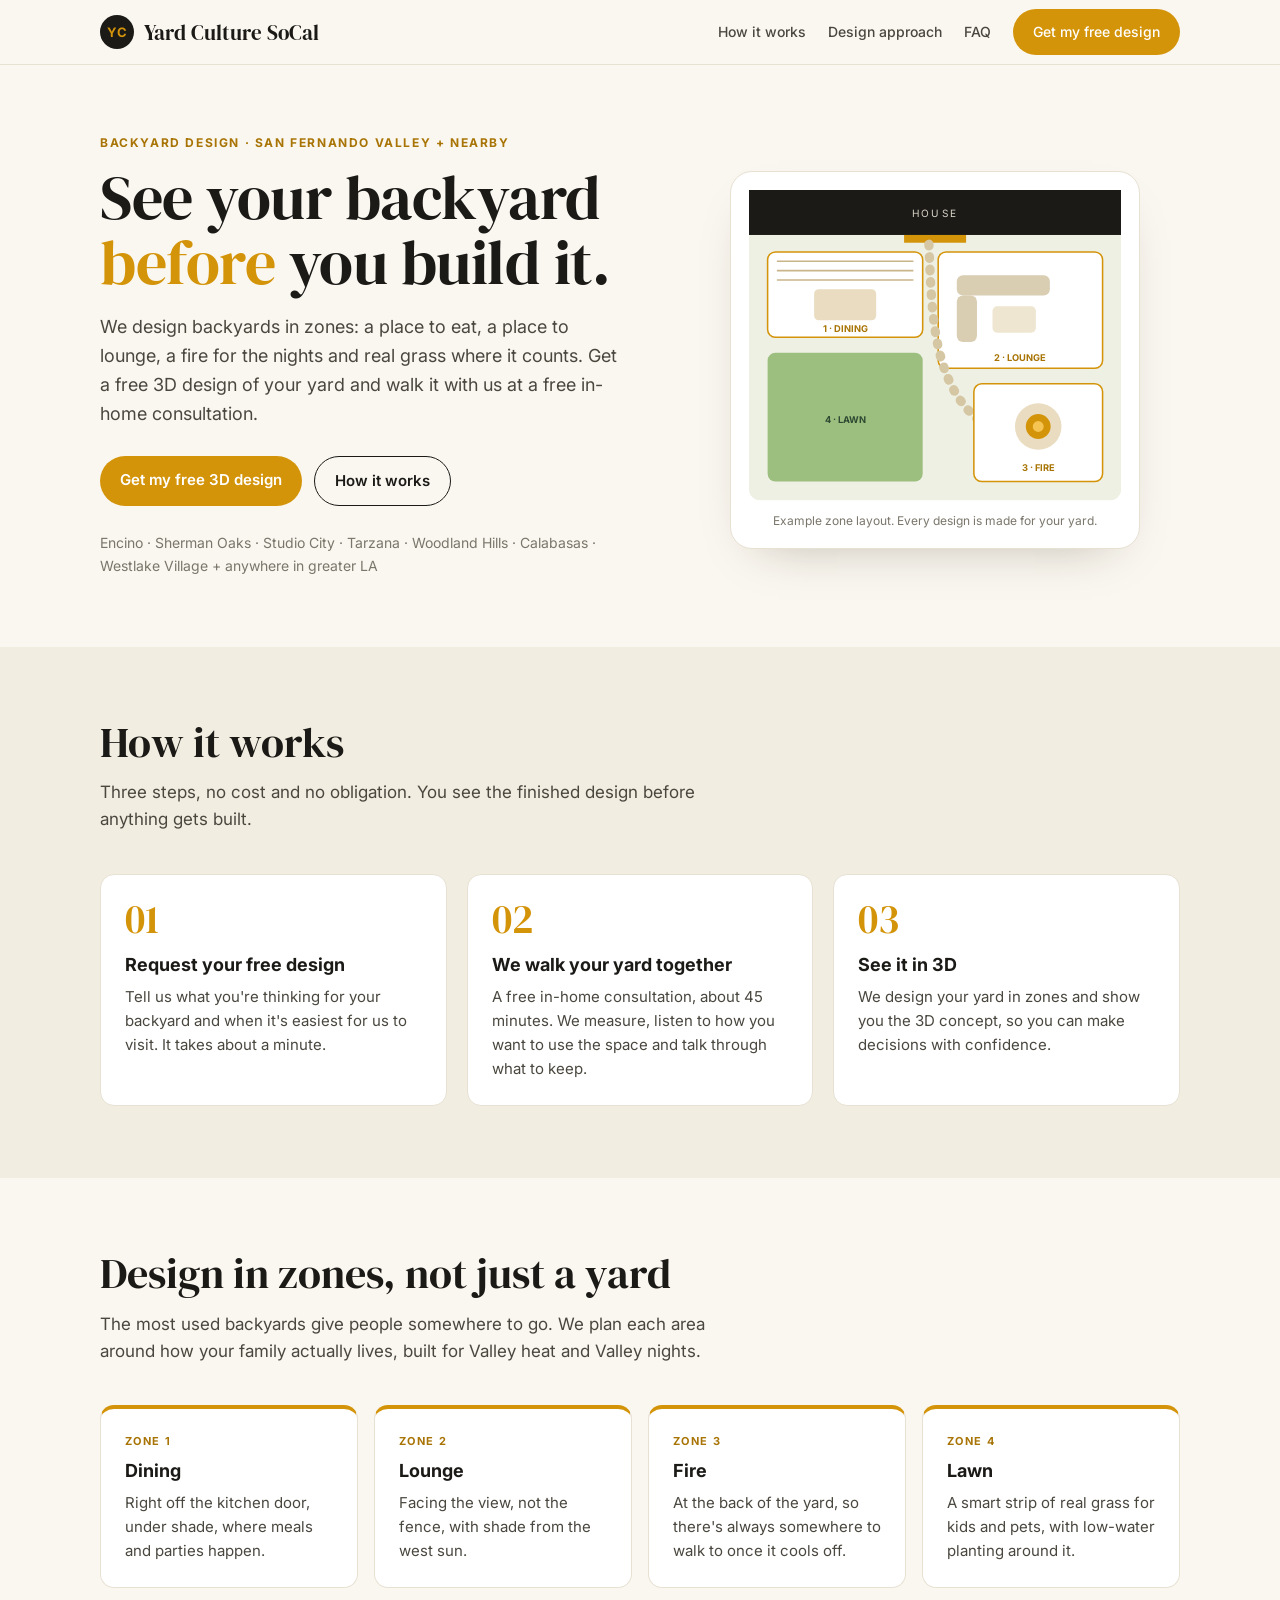
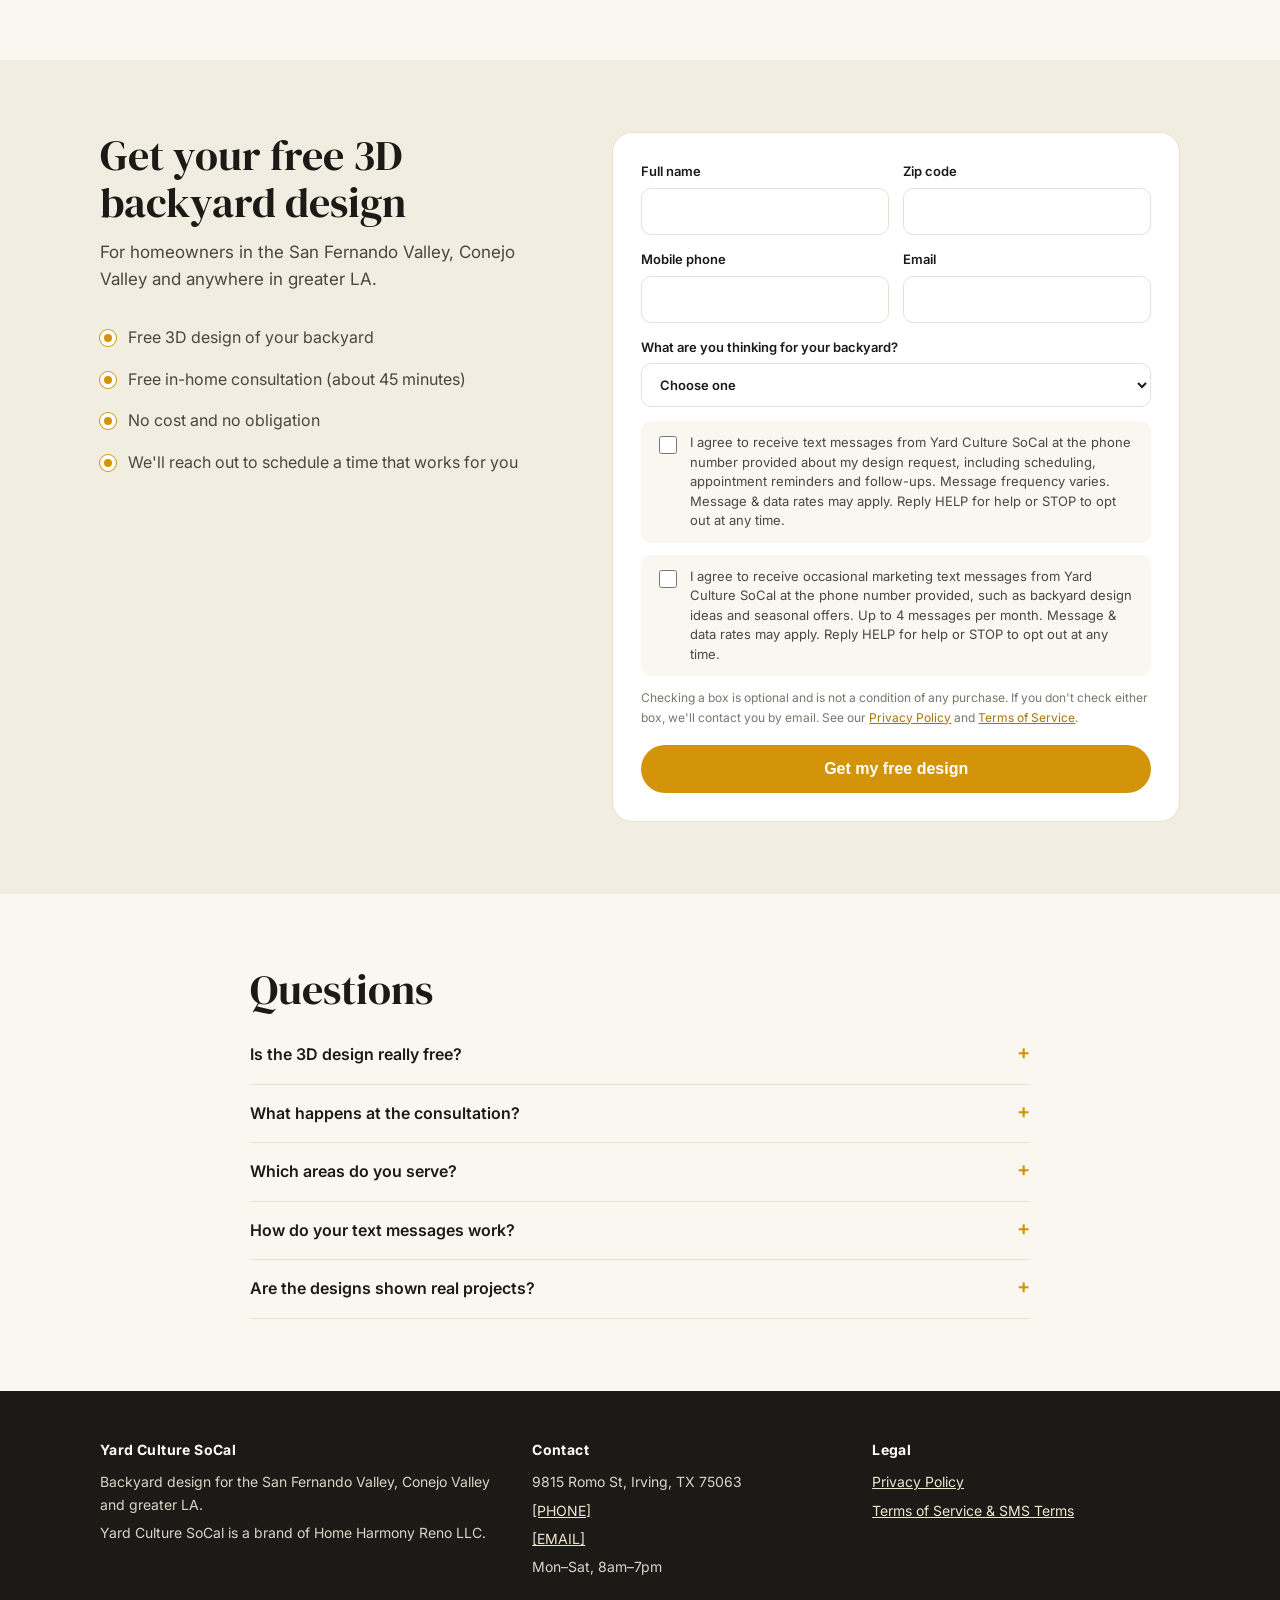
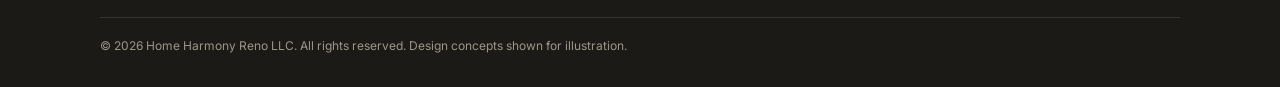
==== index.html @ 22b85a31 "Add files via upload" ====
<!doctype html>
<html lang="en">
<head>
<meta charset="utf-8">
<meta name="viewport" content="width=device-width,initial-scale=1">
<title>Yard Culture SoCal | Free 3D Backyard Design in the San Fernando Valley</title>
<meta name="description" content="Yard Culture SoCal designs backyards in zones: dining, lounge, fire and lawn. Get a free 3D design of your backyard and a free in-home consultation. Serving the San Fernando Valley, Conejo Valley and greater LA.">
<link rel="preconnect" href="https://fonts.googleapis.com">
<link rel="preconnect" href="https://fonts.gstatic.com" crossorigin>
<link href="https://fonts.googleapis.com/css2?family=DM+Serif+Display&family=Inter:wght@400;500;600;700&display=swap" rel="stylesheet">
<link rel="stylesheet" href="styles.css">
</head>
<body>

<header class="site">
  <div class="wrap">
    <a class="brand" href="index.html"><span class="mark">YC</span><b>Yard Culture SoCal</b></a>
    <nav class="top">
      <a href="#how">How it works</a>
      <a href="#zones">Design approach</a>
      <a href="#faq">FAQ</a>
      <a class="btn" href="#get-design">Get my free design</a>
    </nav>
  </div>
</header>

<main>
<section class="hero">
  <div class="wrap">
    <div>
      <span class="eyebrow">Backyard design · San Fernando Valley + nearby</span>
      <h1>See your backyard <em>before</em> you build it.</h1>
      <p class="lede">We design backyards in zones: a place to eat, a place to lounge, a fire for the nights and real grass where it counts. Get a free 3D design of your yard and walk it with us at a free in-home consultation.</p>
      <div class="hero-ctas">
        <a class="btn" href="#get-design">Get my free 3D design</a>
        <a class="btn ghost" href="#how">How it works</a>
      </div>
      <p class="areas">Encino · Sherman Oaks · Studio City · Tarzana · Woodland Hills · Calabasas · Westlake Village + anywhere in greater LA</p>
    </div>
    <figure class="plan" aria-label="Illustration of a backyard designed in four zones">
      <svg viewBox="0 0 480 400" role="img">
        <title>Four-zone backyard layout</title>
        <rect x="0" y="0" width="480" height="400" rx="14" fill="#eef0e4"/>
        <rect x="0" y="0" width="480" height="58" fill="#1b1a17"/>
        <text x="240" y="35" text-anchor="middle" fill="#d9d4c7" font-family="Inter,sans-serif" font-size="13" letter-spacing="3">HOUSE</text>
        <rect x="200" y="58" width="80" height="10" fill="#D4940A"/>
        <!-- dining -->
        <rect x="24" y="80" width="200" height="110" rx="10" fill="#fff" stroke="#D4940A" stroke-width="2"/>
        <g stroke="#c9b58a" stroke-width="2"><line x1="36" y1="92" x2="212" y2="92"/><line x1="36" y1="104" x2="212" y2="104"/><line x1="36" y1="116" x2="212" y2="116"/></g>
        <rect x="84" y="128" width="80" height="40" rx="6" fill="#e9dcc0"/>
        <text x="124" y="183" text-anchor="middle" font-family="Inter,sans-serif" font-size="12" font-weight="700" fill="#a87405">1 · DINING</text>
        <!-- lounge -->
        <rect x="244" y="80" width="212" height="150" rx="10" fill="#fff" stroke="#D4940A" stroke-width="2"/>
        <rect x="268" y="110" width="120" height="26" rx="8" fill="#d9cdb2"/>
        <rect x="268" y="136" width="26" height="60" rx="8" fill="#d9cdb2"/>
        <rect x="314" y="150" width="56" height="34" rx="6" fill="#efe6d2"/>
        <text x="350" y="220" text-anchor="middle" font-family="Inter,sans-serif" font-size="12" font-weight="700" fill="#a87405">2 · LOUNGE</text>
        <!-- lawn -->
        <rect x="24" y="210" width="200" height="166" rx="10" fill="#9cbf7f"/>
        <text x="124" y="300" text-anchor="middle" font-family="Inter,sans-serif" font-size="12" font-weight="700" fill="#2f4a33">4 · LAWN</text>
        <!-- path -->
        <path d="M232 70 C 236 160, 236 250, 300 300" stroke="#d6c7a4" stroke-width="12" fill="none" stroke-linecap="round" stroke-dasharray="2 14"/>
        <!-- fire -->
        <rect x="290" y="250" width="166" height="126" rx="10" fill="#fff" stroke="#D4940A" stroke-width="2"/>
        <circle cx="373" cy="305" r="30" fill="#e9dcc0"/>
        <circle cx="373" cy="305" r="16" fill="#D4940A"/>
        <circle cx="373" cy="305" r="7" fill="#f6c453"/>
        <text x="373" y="362" text-anchor="middle" font-family="Inter,sans-serif" font-size="12" font-weight="700" fill="#a87405">3 · FIRE</text>
      </svg>
      <figcaption>Example zone layout. Every design is made for your yard.</figcaption>
    </figure>
  </div>
</section>

<section id="how" class="alt">
  <div class="wrap">
    <h2>How it works</h2>
    <p class="sub">Three steps, no cost and no obligation. You see the finished design before anything gets built.</p>
    <div class="grid3">
      <div class="card"><div class="step">01</div><h3>Request your free design</h3><p>Tell us what you're thinking for your backyard and when it's easiest for us to visit. It takes about a minute.</p></div>
      <div class="card"><div class="step">02</div><h3>We walk your yard together</h3><p>A free in-home consultation, about 45 minutes. We measure, listen to how you want to use the space and talk through what to keep.</p></div>
      <div class="card"><div class="step">03</div><h3>See it in 3D</h3><p>We design your yard in zones and show you the 3D concept, so you can make decisions with confidence.</p></div>
    </div>
  </div>
</section>

<section id="zones">
  <div class="wrap">
    <h2>Design in zones, not just a yard</h2>
    <p class="sub">The most used backyards give people somewhere to go. We plan each area around how your family actually lives, built for Valley heat and Valley nights.</p>
    <div class="grid4">
      <div class="card zone"><small>ZONE 1</small><h3>Dining</h3><p>Right off the kitchen door, under shade, where meals and parties happen.</p></div>
      <div class="card zone"><small>ZONE 2</small><h3>Lounge</h3><p>Facing the view, not the fence, with shade from the west sun.</p></div>
      <div class="card zone"><small>ZONE 3</small><h3>Fire</h3><p>At the back of the yard, so there's always somewhere to walk to once it cools off.</p></div>
      <div class="card zone"><small>ZONE 4</small><h3>Lawn</h3><p>A smart strip of real grass for kids and pets, with low-water planting around it.</p></div>
    </div>
  </div>
</section>

<section id="get-design" class="alt">
  <div class="wrap form-wrap">
    <div>
      <h2>Get your free 3D backyard design</h2>
      <p class="sub" style="margin-bottom:24px">For homeowners in the San Fernando Valley, Conejo Valley and anywhere in greater LA.</p>
      <ul class="checks">
        <li>Free 3D design of your backyard</li>
        <li>Free in-home consultation (about 45 minutes)</li>
        <li>No cost and no obligation</li>
        <li>We'll reach out to schedule a time that works for you</li>
      </ul>
    </div>

    <form class="lead" id="leadForm" novalidate>
      <div class="row">
        <label class="f">Full name<input name="full_name" autocomplete="name" required></label>
        <label class="f">Zip code<input name="zip" inputmode="numeric" autocomplete="postal-code" maxlength="5" required></label>
      </div>
      <div class="row">
        <label class="f">Mobile phone<input name="phone" type="tel" autocomplete="tel" required></label>
        <label class="f">Email<input name="email" type="email" autocomplete="email" required></label>
      </div>
      <label class="f">What are you thinking for your backyard?
        <select name="project_scope" required>
          <option value="">Choose one</option>
          <option>The full dream yard (outdoor kitchen, fire pit, patio cover, pavers, turf)</option>
          <option>A few upgrades together (like pavers + a patio cover, or a deck)</option>
          <option>One project (just pavers, turf or a patio cover)</option>
          <option>Not sure yet, I'd love some design ideas</option>
        </select>
      </label>

      <label class="consent">
        <input type="checkbox" name="sms_consent_service" value="yes">
        <span>I agree to receive text messages from Yard Culture SoCal at the phone number provided about my design request, including scheduling, appointment reminders and follow-ups. Message frequency varies. Message &amp; data rates may apply. Reply HELP for help or STOP to opt out at any time.</span>
      </label>
      <label class="consent">
        <input type="checkbox" name="sms_consent_marketing" value="yes">
        <span>I agree to receive occasional marketing text messages from Yard Culture SoCal at the phone number provided, such as backyard design ideas and seasonal offers. Up to 4 messages per month. Message &amp; data rates may apply. Reply HELP for help or STOP to opt out at any time.</span>
      </label>
      <p class="fine">Checking a box is optional and is not a condition of any purchase. If you don't check either box, we'll contact you by email. See our <a href="privacy.html">Privacy Policy</a> and <a href="terms.html">Terms of Service</a>.</p>

      <button class="btn" type="submit">Get my free design</button>
      <div class="ok" id="ok">Thanks! Your request is in. We'll reach out shortly to schedule your free in-home visit.</div>
      <div class="err" id="err"></div>
    </form>
  </div>
</section>

<section id="faq">
  <div class="wrap" style="max-width:820px">
    <h2>Questions</h2>
    <details><summary>Is the 3D design really free?</summary><p>Yes. The design and the in-home consultation are free, with no obligation to buy anything.</p></details>
    <details><summary>What happens at the consultation?</summary><p>We walk your yard with you for about 45 minutes, take measurements and talk about how you want to use the space. Then we create your 3D design concept.</p></details>
    <details><summary>Which areas do you serve?</summary><p>The San Fernando Valley (Encino, Sherman Oaks, Studio City, Tarzana, Woodland Hills and nearby), the Conejo Valley (Calabasas, Agoura Hills, Westlake Village, Thousand Oaks) and anywhere in greater Los Angeles.</p></details>
    <details><summary>How do your text messages work?</summary><p>If you opt in, we text you about your design request: scheduling, reminders and follow-ups. If you also opt in to marketing texts, you may get occasional design ideas and offers. Reply STOP at any time to stop all texts, or HELP for help. Your phone number is never sold or shared with third parties for marketing.</p></details>
    <details><summary>Are the designs shown real projects?</summary><p>Images in our ads and on our pages are design concepts shown for illustration.</p></details>
  </div>
</section>
</main>

<footer class="site">
  <div class="wrap">
    <div class="cols">
      <div>
        <h4>Yard Culture SoCal</h4>
        <p>Backyard design for the San Fernando Valley, Conejo Valley and greater LA.</p>
        <p>Yard Culture SoCal is a brand of Home Harmony Reno LLC.</p>
      </div>
      <div>
        <h4>Contact</h4>
        <p>9815 Romo St, Irving, TX 75063</p>
        <p><a href="tel:[PHONE]">[PHONE]</a></p>
        <p><a href="mailto:[EMAIL]">[EMAIL]</a></p>
        <p>Mon–Sat, 8am–7pm</p>
      </div>
      <div>
        <h4>Legal</h4>
        <p><a href="privacy.html">Privacy Policy</a></p>
        <p><a href="terms.html">Terms of Service &amp; SMS Terms</a></p>
      </div>
    </div>
    <div class="legal">© 2026 Home Harmony Reno LLC. All rights reserved. Design concepts shown for illustration.</div>
  </div>
</footer>

<script>
// Paste your GHL Workflow "Inbound Webhook" URL here before going live.
const FORM_ENDPOINT = "";

document.getElementById('leadForm').addEventListener('submit', async (e) => {
  e.preventDefault();
  const f = e.target, err = document.getElementById('err'), ok = document.getElementById('ok');
  err.style.display = 'none';
  const missing = [...f.querySelectorAll('[required]')].filter(el => !el.value.trim());
  if (missing.length) { err.textContent = 'Please fill in all fields.'; err.style.display = 'block'; missing[0].focus(); return; }
  if (!FORM_ENDPOINT) { err.textContent = 'This form is not connected yet. Please call or email us using the contact details below.'; err.style.display = 'block'; return; }
  const data = Object.fromEntries(new FormData(f).entries());
  data.sms_consent_service = data.sms_consent_service || 'no';
  data.sms_consent_marketing = data.sms_consent_marketing || 'no';
  data.consent_text_version = '2026-10-06';
  data.source = 'website';
  try {
    const r = await fetch(FORM_ENDPOINT, { method: 'POST', headers: { 'Content-Type': 'application/json' }, body: JSON.stringify(data) });
    if (!r.ok) throw new Error();
    f.querySelector('button').style.display = 'none';
    ok.style.display = 'block';
  } catch {
    err.textContent = 'Something went wrong. Please try again, or call or email us below.'; err.style.display = 'block';
  }
});
</script>
</body>
</html>
---- styles.css ----
:root{
  --gold:#D4940A; --gold-dk:#a87405; --ink:#1b1a17; --ink-2:#4a473f; --muted:#7a766b;
  --paper:#faf7f0; --card:#ffffff; --line:#e7e1d3; --green:#2f4a33; --green-2:#3f6345;
  --radius:14px; --serif:"DM Serif Display",Georgia,serif; --sans:"Inter",system-ui,-apple-system,Segoe UI,Roboto,sans-serif;
}
*{box-sizing:border-box}
html{scroll-behavior:smooth}
body{margin:0;background:var(--paper);color:var(--ink);font:16px/1.6 var(--sans);-webkit-font-smoothing:antialiased}
a{color:var(--gold-dk)}
img,svg{max-width:100%;display:block}
.wrap{max-width:1120px;margin:0 auto;padding:0 20px}

/* header */
header.site{position:sticky;top:0;z-index:20;background:rgba(250,247,240,.92);backdrop-filter:blur(8px);border-bottom:1px solid var(--line)}
header.site .wrap{display:flex;align-items:center;justify-content:space-between;height:64px;gap:16px}
.brand{display:flex;align-items:center;gap:10px;text-decoration:none;color:var(--ink)}
.mark{width:34px;height:34px;border-radius:50%;background:var(--ink);color:var(--gold);display:grid;place-items:center;font:700 13px var(--sans);letter-spacing:.5px}
.brand b{font:400 21px var(--serif)}
nav.top{display:flex;gap:22px;align-items:center}
nav.top a{color:var(--ink-2);text-decoration:none;font-size:14px;font-weight:500}
nav.top a.btn{color:#fff}
@media (max-width:720px){nav.top a:not(.btn){display:none}}

.btn{display:inline-block;background:var(--gold);color:#fff;text-decoration:none;font-weight:600;padding:12px 20px;border-radius:999px;border:0;cursor:pointer;font-size:15px;transition:background .15s}
.btn:hover{background:var(--gold-dk)}
.btn.ghost{background:transparent;color:var(--ink);border:1.5px solid var(--ink)}

/* hero */
.hero{padding:64px 0 56px}
.hero .wrap{display:grid;grid-template-columns:1.05fr .95fr;gap:48px;align-items:center}
.eyebrow{display:inline-block;font-size:12px;font-weight:700;letter-spacing:1.6px;text-transform:uppercase;color:var(--gold-dk);margin-bottom:14px}
h1{font:400 clamp(38px,5.4vw,62px)/1.04 var(--serif);margin:0 0 18px;letter-spacing:-.5px}
h1 em{font-style:normal;color:var(--gold)}
.lede{font-size:18px;color:var(--ink-2);max-width:520px;margin:0 0 28px}
.hero-ctas{display:flex;gap:12px;flex-wrap:wrap}
.areas{margin-top:26px;font-size:14px;color:var(--muted)}
.plan{background:var(--card);border:1px solid var(--line);border-radius:22px;padding:18px;box-shadow:0 20px 50px -30px rgba(40,30,10,.35)}
.plan figcaption{font-size:12px;color:var(--muted);text-align:center;margin-top:10px}
@media (max-width:880px){.hero .wrap{grid-template-columns:1fr}.hero{padding:40px 0}}

/* sections */
section{padding:72px 0}
section.alt{background:#f2ede1}
h2{font:400 clamp(30px,3.6vw,42px)/1.1 var(--serif);margin:0 0 14px}
.sub{color:var(--ink-2);max-width:620px;margin:0 0 40px;font-size:17px}
.grid3{display:grid;grid-template-columns:repeat(3,1fr);gap:20px}
.grid4{display:grid;grid-template-columns:repeat(4,1fr);gap:16px}
@media (max-width:880px){.grid3,.grid4{grid-template-columns:1fr 1fr}}
@media (max-width:560px){.grid3,.grid4{grid-template-columns:1fr}}
.card{background:var(--card);border:1px solid var(--line);border-radius:var(--radius);padding:24px}
.step{font:400 40px/1 var(--serif);color:var(--gold);margin-bottom:12px}
.card h3{margin:0 0 6px;font-size:18px}
.card p{margin:0;color:var(--ink-2);font-size:15px}
.zone{border-top:4px solid var(--gold)}
.zone small{display:block;font-size:11px;font-weight:700;letter-spacing:1.4px;color:var(--gold-dk);margin-bottom:6px}

/* form */
.form-wrap{display:grid;grid-template-columns:.9fr 1.1fr;gap:48px;align-items:start}
@media (max-width:880px){.form-wrap{grid-template-columns:1fr}}
form.lead{background:var(--card);border:1px solid var(--line);border-radius:20px;padding:28px}
.row{display:grid;grid-template-columns:1fr 1fr;gap:14px}
@media (max-width:560px){.row{grid-template-columns:1fr}}
label.f{display:block;font-size:13px;font-weight:600;margin:0 0 14px}
label.f input,label.f select{display:block;width:100%;margin-top:6px;padding:12px 14px;border:1.5px solid var(--line);border-radius:10px;font:inherit;background:#fff;color:var(--ink)}
label.f input:focus,label.f select:focus{outline:none;border-color:var(--gold)}
.consent{display:flex;gap:10px;align-items:flex-start;font-size:13px;line-height:1.5;color:var(--ink-2);margin:0 0 12px;padding:12px 14px;background:#faf7f0;border-radius:10px}
.consent input{margin-top:3px;width:18px;height:18px;flex:none;accent-color:var(--gold)}
.fine{font-size:12px;color:var(--muted);margin:8px 0 18px}
form.lead .btn{width:100%;padding:15px;font-size:16px}
.ok{display:none;background:#eef5ee;border:1px solid #cfe2cf;color:var(--green);padding:16px;border-radius:12px;margin-top:14px;font-size:15px}
.err{display:none;background:#fdf0ec;border:1px solid #f1cfc4;color:#8a3b22;padding:12px;border-radius:12px;margin-top:14px;font-size:14px}
ul.checks{list-style:none;padding:0;margin:0}
ul.checks li{padding:8px 0 8px 28px;position:relative;color:var(--ink-2)}
ul.checks li:before{content:"";position:absolute;left:0;top:13px;width:16px;height:16px;border-radius:50%;background:var(--gold);box-shadow:inset 0 0 0 4px #fff,0 0 0 1px var(--gold)}

/* faq */
details{border-bottom:1px solid var(--line);padding:16px 0}
details summary{cursor:pointer;font-weight:600;list-style:none}
details summary::-webkit-details-marker{display:none}
details summary:after{content:"+";float:right;color:var(--gold);font-size:20px;line-height:1}
details[open] summary:after{content:"–"}
details p{margin:10px 0 0;color:var(--ink-2)}

/* footer */
footer.site{background:var(--ink);color:#d9d4c7;padding:48px 0 32px;font-size:14px}
footer.site .cols{display:grid;grid-template-columns:1.3fr 1fr 1fr;gap:32px}
@media (max-width:720px){footer.site .cols{grid-template-columns:1fr}}
footer.site a{color:#f0e6cf}
footer.site h4{color:#fff;margin:0 0 10px;font-size:14px;letter-spacing:.4px}
footer.site p{margin:0 0 6px}
footer.site .legal{border-top:1px solid #34322c;margin-top:32px;padding-top:18px;color:#9c968a;font-size:12px}

/* legal pages */
.doc{max-width:780px;margin:0 auto;padding:56px 20px 80px}
.doc h1{font-size:clamp(34px,4.5vw,48px)}
.doc h2{font-size:24px;margin:36px 0 10px}
.doc p,.doc li{color:var(--ink-2)}
.doc .meta{color:var(--muted);font-size:14px;margin-bottom:28px}
.doc .callout{background:#fff;border:1px solid var(--line);border-left:4px solid var(--gold);border-radius:10px;padding:16px 18px;margin:18px 0}
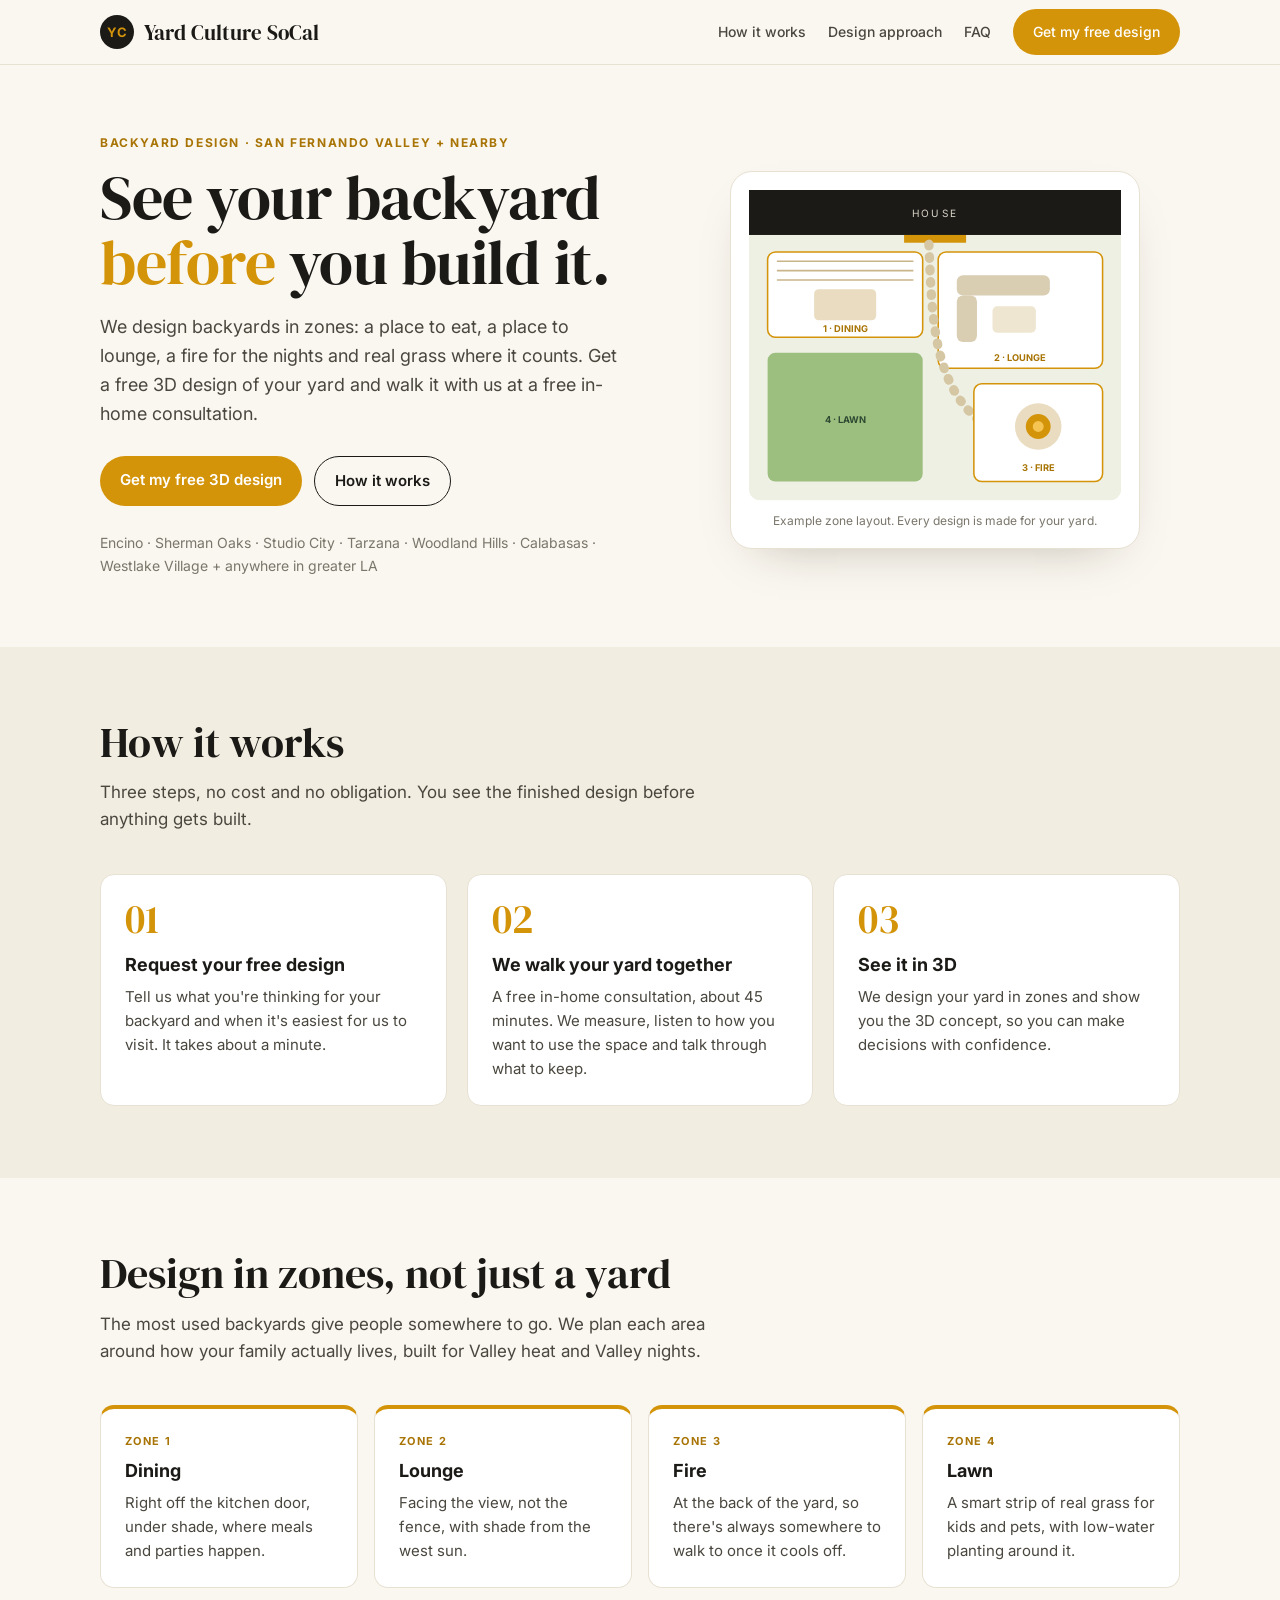
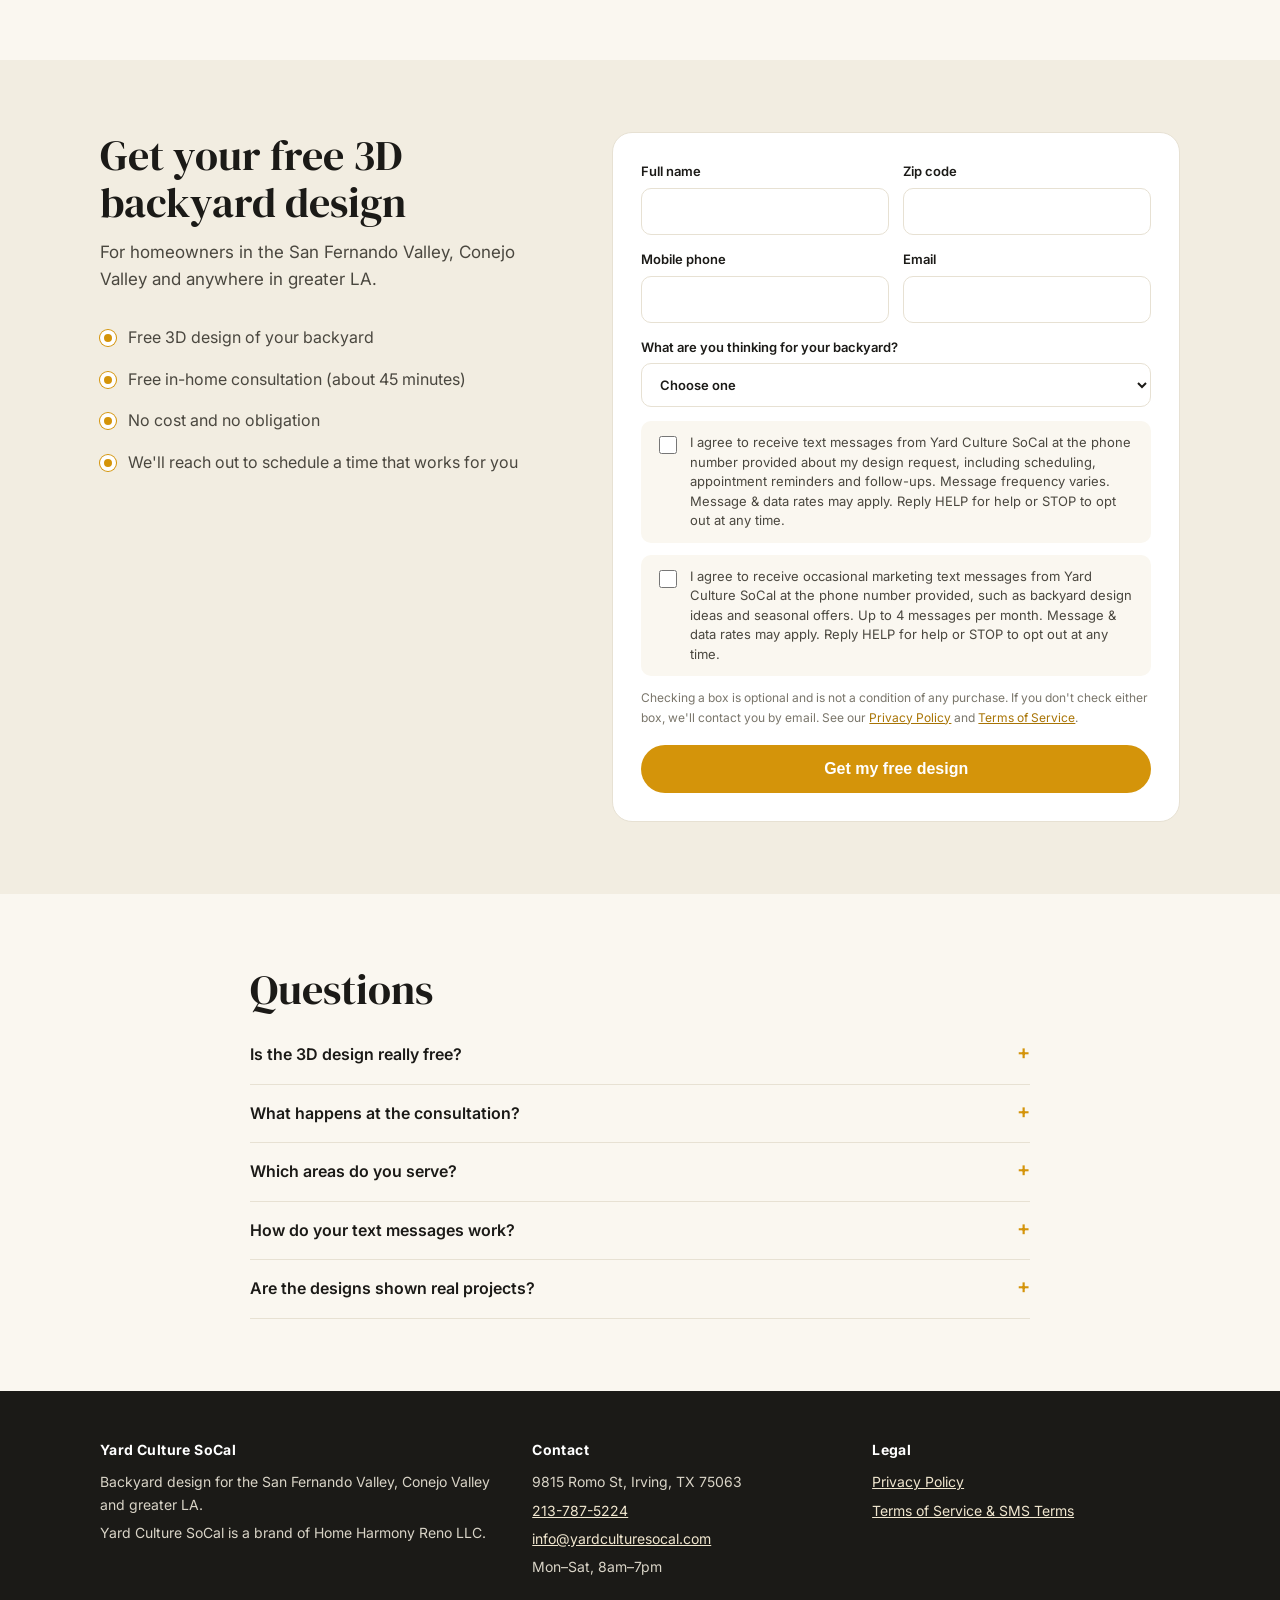
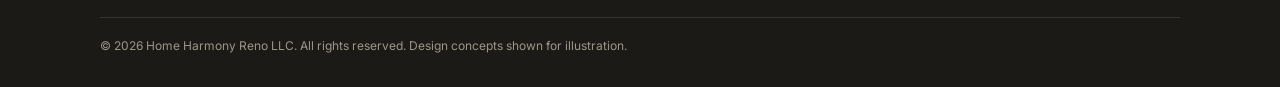
==== commit 57377b1b: "Update index.html" ====
--- a/index.html
+++ b/index.html
@@ -169,8 +169,8 @@
       <div>
         <h4>Contact</h4>
         <p>9815 Romo St, Irving, TX 75063</p>
-        <p><a href="tel:[PHONE]">[PHONE]</a></p>
-        <p><a href="mailto:[EMAIL]">[EMAIL]</a></p>
+        <p><a href="tel:[PHONE]">213-787-5224</a></p>
+        <p><a href="mailto:[EMAIL]">info@yardculturesocal.com</a></p>
         <p>Mon–Sat, 8am–7pm</p>
       </div>
       <div>
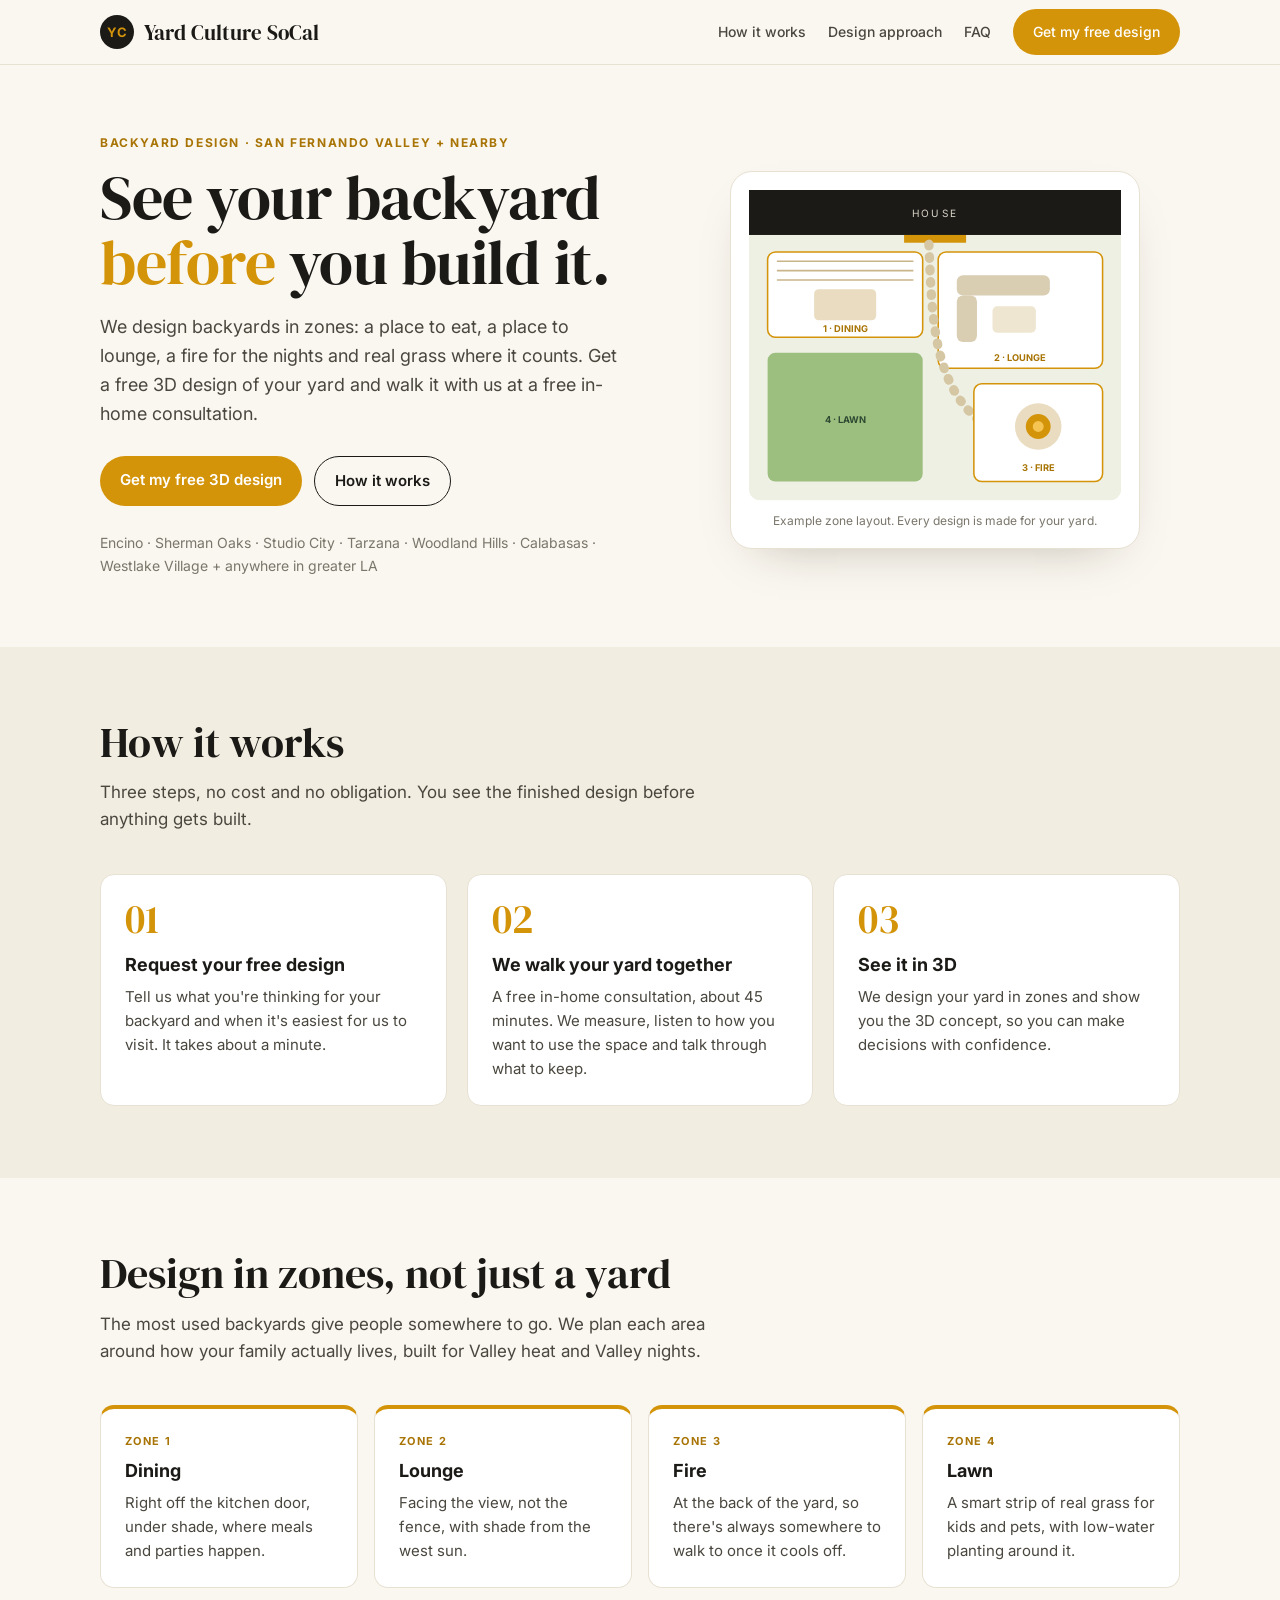
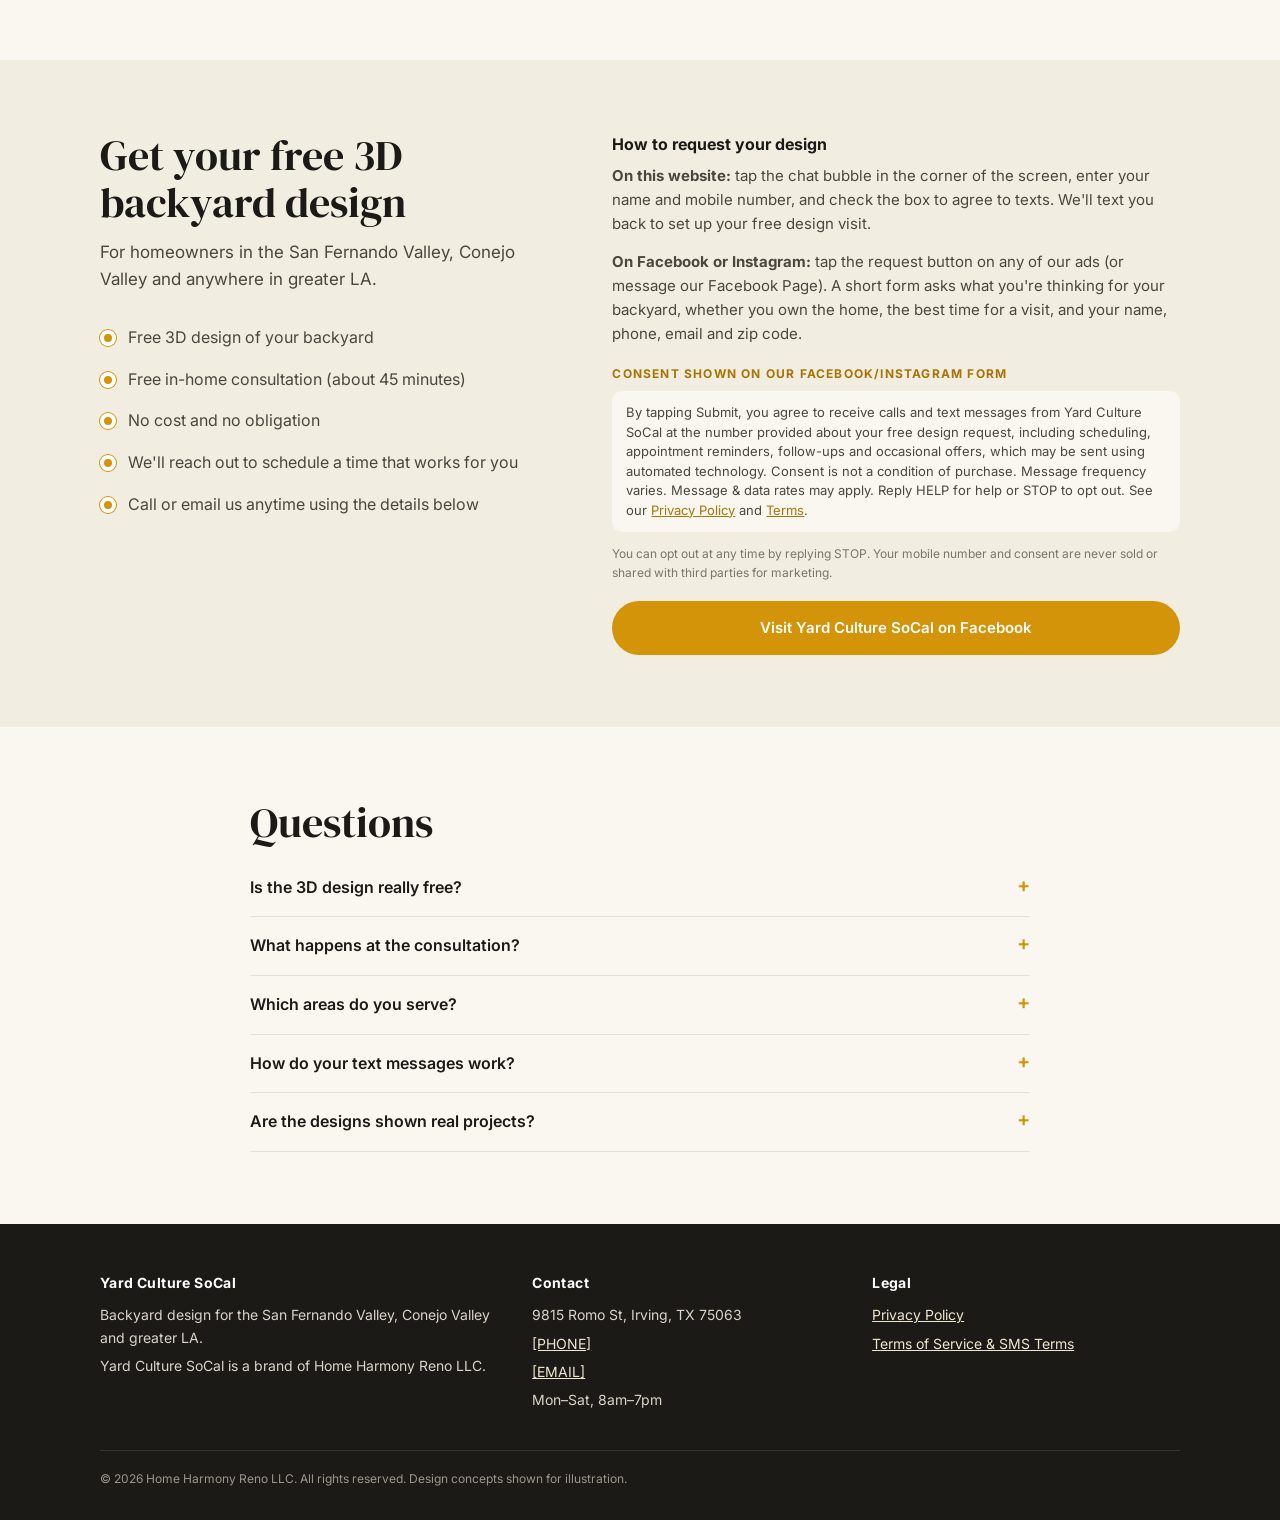
==== commit a82b094c: "Add files via upload" ====
--- a/index.html
+++ b/index.html
@@ -107,42 +107,19 @@
         <li>Free in-home consultation (about 45 minutes)</li>
         <li>No cost and no obligation</li>
         <li>We'll reach out to schedule a time that works for you</li>
+        <li>Call or email us anytime using the details below</li>
       </ul>
     </div>
 
-    <form class="lead" id="leadForm" novalidate>
-      <div class="row">
-        <label class="f">Full name<input name="full_name" autocomplete="name" required></label>
-        <label class="f">Zip code<input name="zip" inputmode="numeric" autocomplete="postal-code" maxlength="5" required></label>
-      </div>
-      <div class="row">
-        <label class="f">Mobile phone<input name="phone" type="tel" autocomplete="tel" required></label>
-        <label class="f">Email<input name="email" type="email" autocomplete="email" required></label>
-      </div>
-      <label class="f">What are you thinking for your backyard?
-        <select name="project_scope" required>
-          <option value="">Choose one</option>
-          <option>The full dream yard (outdoor kitchen, fire pit, patio cover, pavers, turf)</option>
-          <option>A few upgrades together (like pavers + a patio cover, or a deck)</option>
-          <option>One project (just pavers, turf or a patio cover)</option>
-          <option>Not sure yet, I'd love some design ideas</option>
-        </select>
-      </label>
-
-      <label class="consent">
-        <input type="checkbox" name="sms_consent_service" value="yes">
-        <span>I agree to receive text messages from Yard Culture SoCal at the phone number provided about my design request, including scheduling, appointment reminders and follow-ups. Message frequency varies. Message &amp; data rates may apply. Reply HELP for help or STOP to opt out at any time.</span>
-      </label>
-      <label class="consent">
-        <input type="checkbox" name="sms_consent_marketing" value="yes">
-        <span>I agree to receive occasional marketing text messages from Yard Culture SoCal at the phone number provided, such as backyard design ideas and seasonal offers. Up to 4 messages per month. Message &amp; data rates may apply. Reply HELP for help or STOP to opt out at any time.</span>
-      </label>
-      <p class="fine">Checking a box is optional and is not a condition of any purchase. If you don't check either box, we'll contact you by email. See our <a href="privacy.html">Privacy Policy</a> and <a href="terms.html">Terms of Service</a>.</p>
-
-      <button class="btn" type="submit">Get my free design</button>
-      <div class="ok" id="ok">Thanks! Your request is in. We'll reach out shortly to schedule your free in-home visit.</div>
-      <div class="err" id="err"></div>
-    </form>
+    <div class="lead">
+      <p style="margin:0 0 6px;font-weight:700">How to request your design</p>
+      <p style="margin:0 0 14px;color:var(--ink-2);font-size:15px"><strong>On this website:</strong> tap the chat bubble in the corner of the screen, enter your name and mobile number, and check the box to agree to texts. We'll text you back to set up your free design visit.</p>
+      <p style="margin:0 0 18px;color:var(--ink-2);font-size:15px"><strong>On Facebook or Instagram:</strong> tap the request button on any of our ads (or message our Facebook Page). A short form asks what you're thinking for your backyard, whether you own the home, the best time for a visit, and your name, phone, email and zip code.</p>
+      <p style="margin:0 0 8px;font-size:12px;font-weight:700;letter-spacing:1.2px;color:var(--gold-dk)">CONSENT SHOWN ON OUR FACEBOOK/INSTAGRAM FORM</p>
+      <blockquote class="consent" style="display:block;margin:0 0 12px">By tapping Submit, you agree to receive calls and text messages from Yard Culture SoCal at the number provided about your free design request, including scheduling, appointment reminders, follow-ups and occasional offers, which may be sent using automated technology. Consent is not a condition of purchase. Message frequency varies. Message &amp; data rates may apply. Reply HELP for help or STOP to opt out. See our <a href="privacy.html">Privacy Policy</a> and <a href="terms.html">Terms</a>.</blockquote>
+      <p class="fine">You can opt out at any time by replying STOP. Your mobile number and consent are never sold or shared with third parties for marketing.</p>
+      <a class="btn" style="display:block;text-align:center;width:100%;padding:15px" href="https://www.facebook.com/1214568135083687" target="_blank" rel="noopener">Visit Yard Culture SoCal on Facebook</a>
+    </div>
   </div>
 </section>
 
@@ -152,7 +129,7 @@
     <details><summary>Is the 3D design really free?</summary><p>Yes. The design and the in-home consultation are free, with no obligation to buy anything.</p></details>
     <details><summary>What happens at the consultation?</summary><p>We walk your yard with you for about 45 minutes, take measurements and talk about how you want to use the space. Then we create your 3D design concept.</p></details>
     <details><summary>Which areas do you serve?</summary><p>The San Fernando Valley (Encino, Sherman Oaks, Studio City, Tarzana, Woodland Hills and nearby), the Conejo Valley (Calabasas, Agoura Hills, Westlake Village, Thousand Oaks) and anywhere in greater Los Angeles.</p></details>
-    <details><summary>How do your text messages work?</summary><p>If you opt in, we text you about your design request: scheduling, reminders and follow-ups. If you also opt in to marketing texts, you may get occasional design ideas and offers. Reply STOP at any time to stop all texts, or HELP for help. Your phone number is never sold or shared with third parties for marketing.</p></details>
+    <details><summary>How do your text messages work?</summary><p>When you request a free design through our website chat or our Facebook/Instagram form and agree to texts, we text you about your request: scheduling, reminders, follow-ups and occasional offers. Message frequency varies. Reply STOP at any time to stop all texts, or HELP for help. Your phone number is never sold or shared with third parties for marketing.</p></details>
     <details><summary>Are the designs shown real projects?</summary><p>Images in our ads and on our pages are design concepts shown for illustration.</p></details>
   </div>
 </section>
@@ -169,8 +146,8 @@
       <div>
         <h4>Contact</h4>
         <p>9815 Romo St, Irving, TX 75063</p>
-        <p><a href="tel:[PHONE]">213-787-5224</a></p>
-        <p><a href="mailto:[EMAIL]">info@yardculturesocal.com</a></p>
+        <p><a href="tel:[PHONE]">[PHONE]</a></p>
+        <p><a href="mailto:[EMAIL]">[EMAIL]</a></p>
         <p>Mon–Sat, 8am–7pm</p>
       </div>
       <div>
@@ -183,31 +160,6 @@
   </div>
 </footer>
 
-<script>
-// Paste your GHL Workflow "Inbound Webhook" URL here before going live.
-const FORM_ENDPOINT = "";
-
-document.getElementById('leadForm').addEventListener('submit', async (e) => {
-  e.preventDefault();
-  const f = e.target, err = document.getElementById('err'), ok = document.getElementById('ok');
-  err.style.display = 'none';
-  const missing = [...f.querySelectorAll('[required]')].filter(el => !el.value.trim());
-  if (missing.length) { err.textContent = 'Please fill in all fields.'; err.style.display = 'block'; missing[0].focus(); return; }
-  if (!FORM_ENDPOINT) { err.textContent = 'This form is not connected yet. Please call or email us using the contact details below.'; err.style.display = 'block'; return; }
-  const data = Object.fromEntries(new FormData(f).entries());
-  data.sms_consent_service = data.sms_consent_service || 'no';
-  data.sms_consent_marketing = data.sms_consent_marketing || 'no';
-  data.consent_text_version = '2026-10-06';
-  data.source = 'website';
-  try {
-    const r = await fetch(FORM_ENDPOINT, { method: 'POST', headers: { 'Content-Type': 'application/json' }, body: JSON.stringify(data) });
-    if (!r.ok) throw new Error();
-    f.querySelector('button').style.display = 'none';
-    ok.style.display = 'block';
-  } catch {
-    err.textContent = 'Something went wrong. Please try again, or call or email us below.'; err.style.display = 'block';
-  }
-});
-</script>
+<script src="https://widgets.leadconnectorhq.com/loader.js" data-resources-url="https://widgets.leadconnectorhq.com/chat-widget/loader.js" data-widget-id="6ac5d60df71147f2c253a02b" data-source="WEB_USER"></script>
 </body>
 </html>
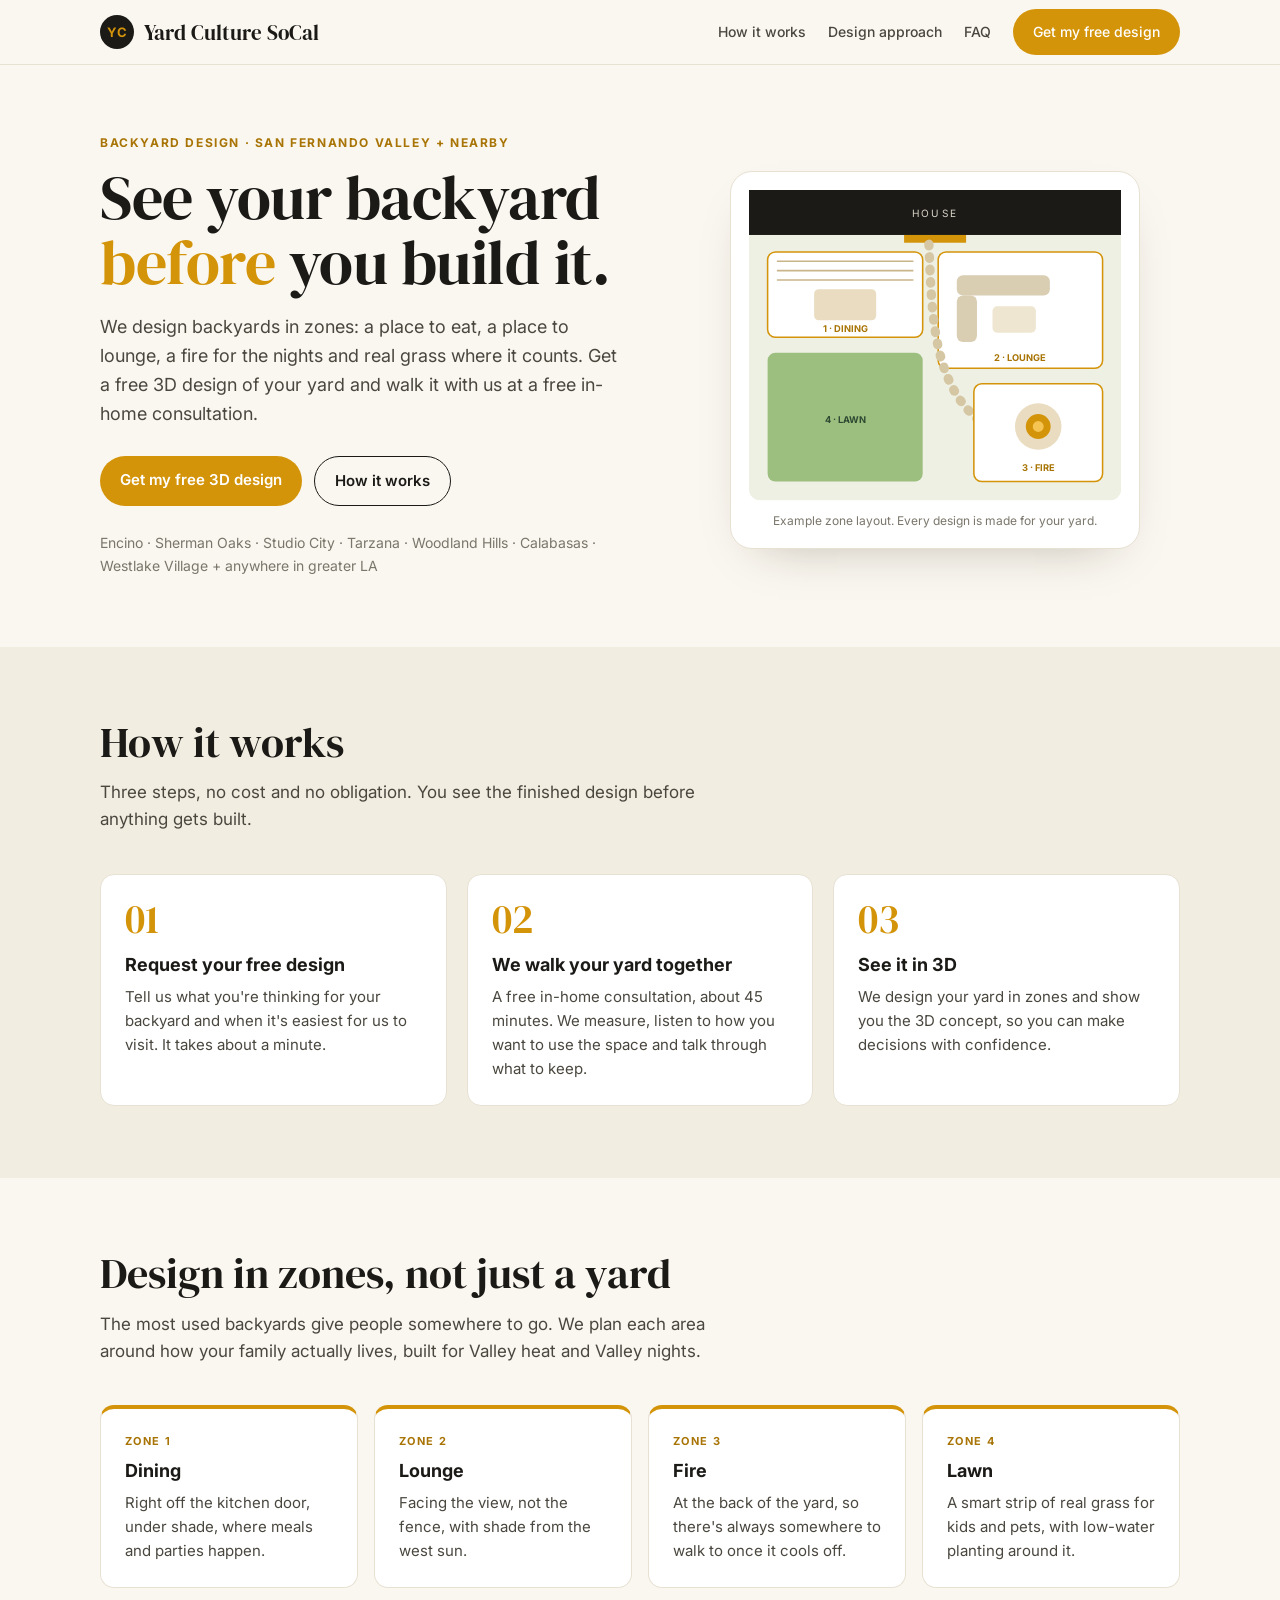
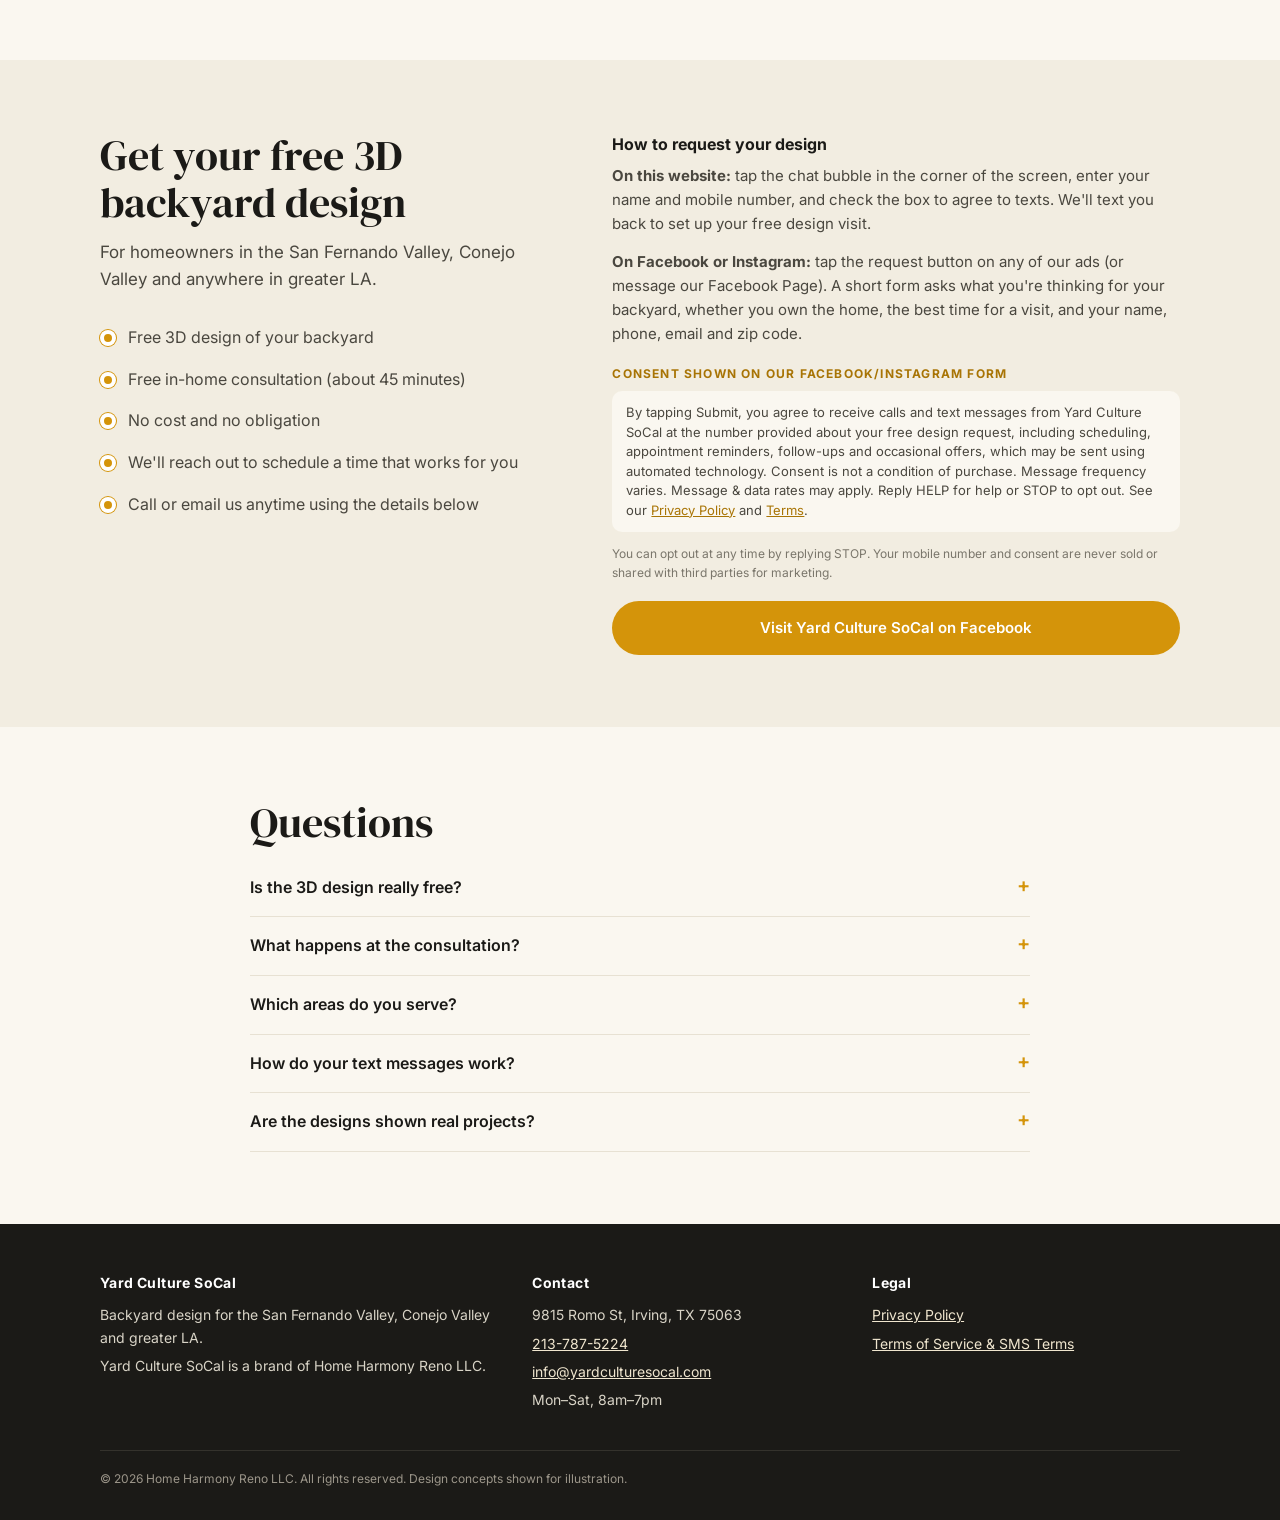
==== commit 4c4ce8e8: "Update index.html" ====
--- a/index.html
+++ b/index.html
@@ -146,8 +146,9 @@
       <div>
         <h4>Contact</h4>
         <p>9815 Romo St, Irving, TX 75063</p>
-        <p><a href="tel:[PHONE]">[PHONE]</a></p>
-        <p><a href="mailto:[EMAIL]">[EMAIL]</a></p>
+        <p><a href="tel:[PHONE]">213-787-5224</a></p>
+        <p><a href="mailto:[EMAIL]">info@yardculturesocal.com
+</a></p>
         <p>Mon–Sat, 8am–7pm</p>
       </div>
       <div>
